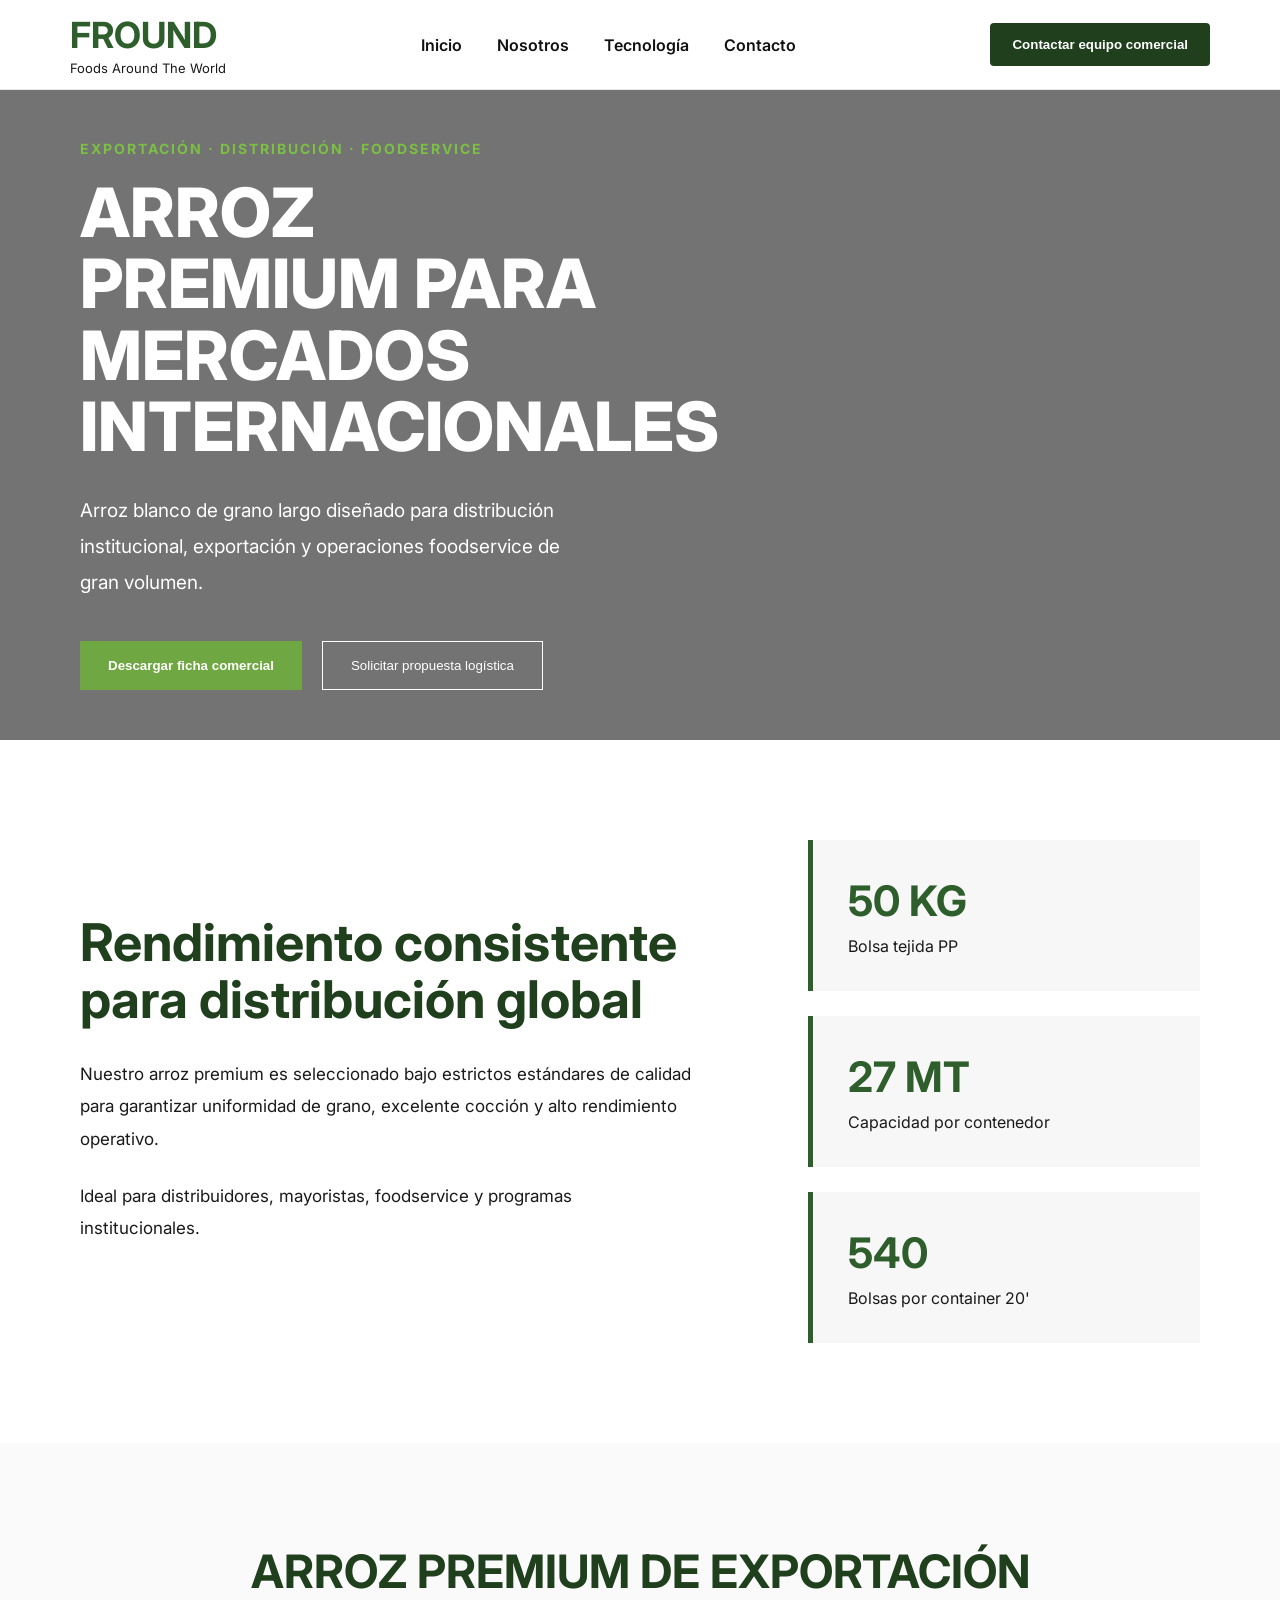
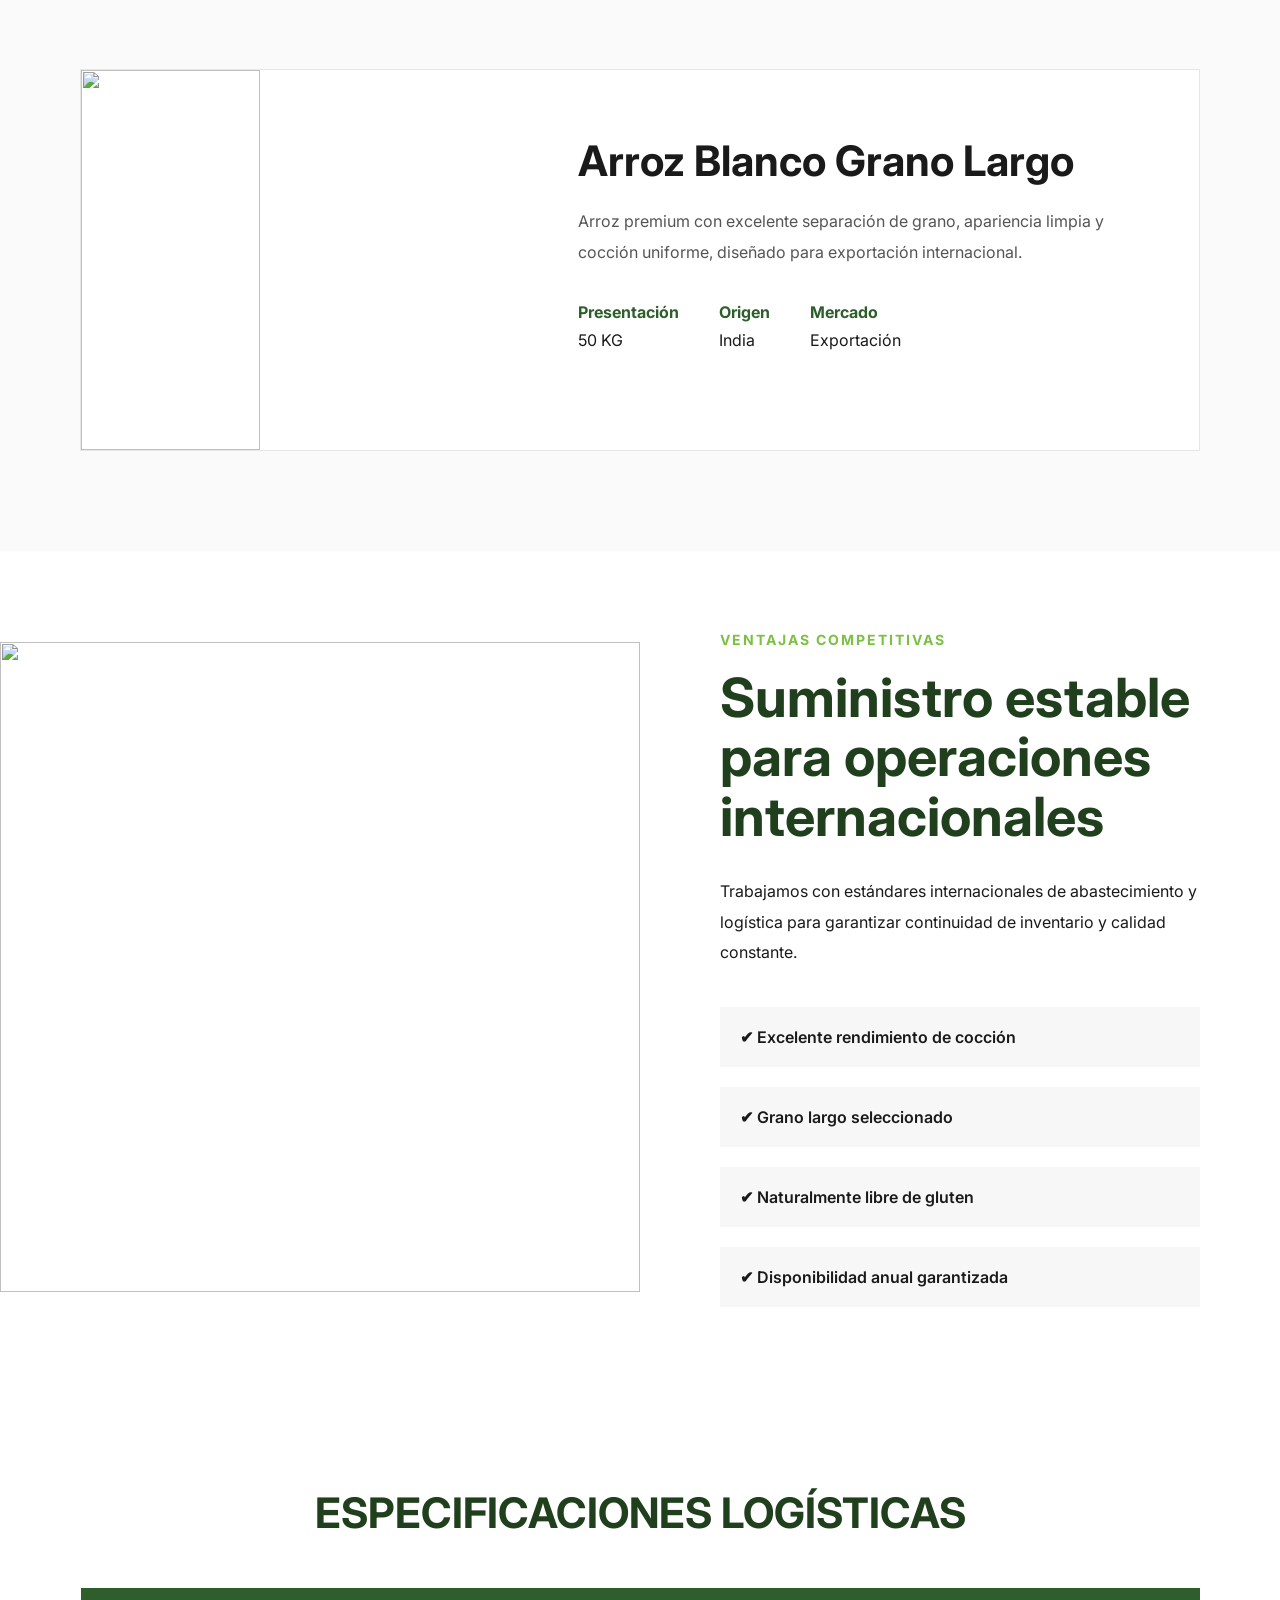
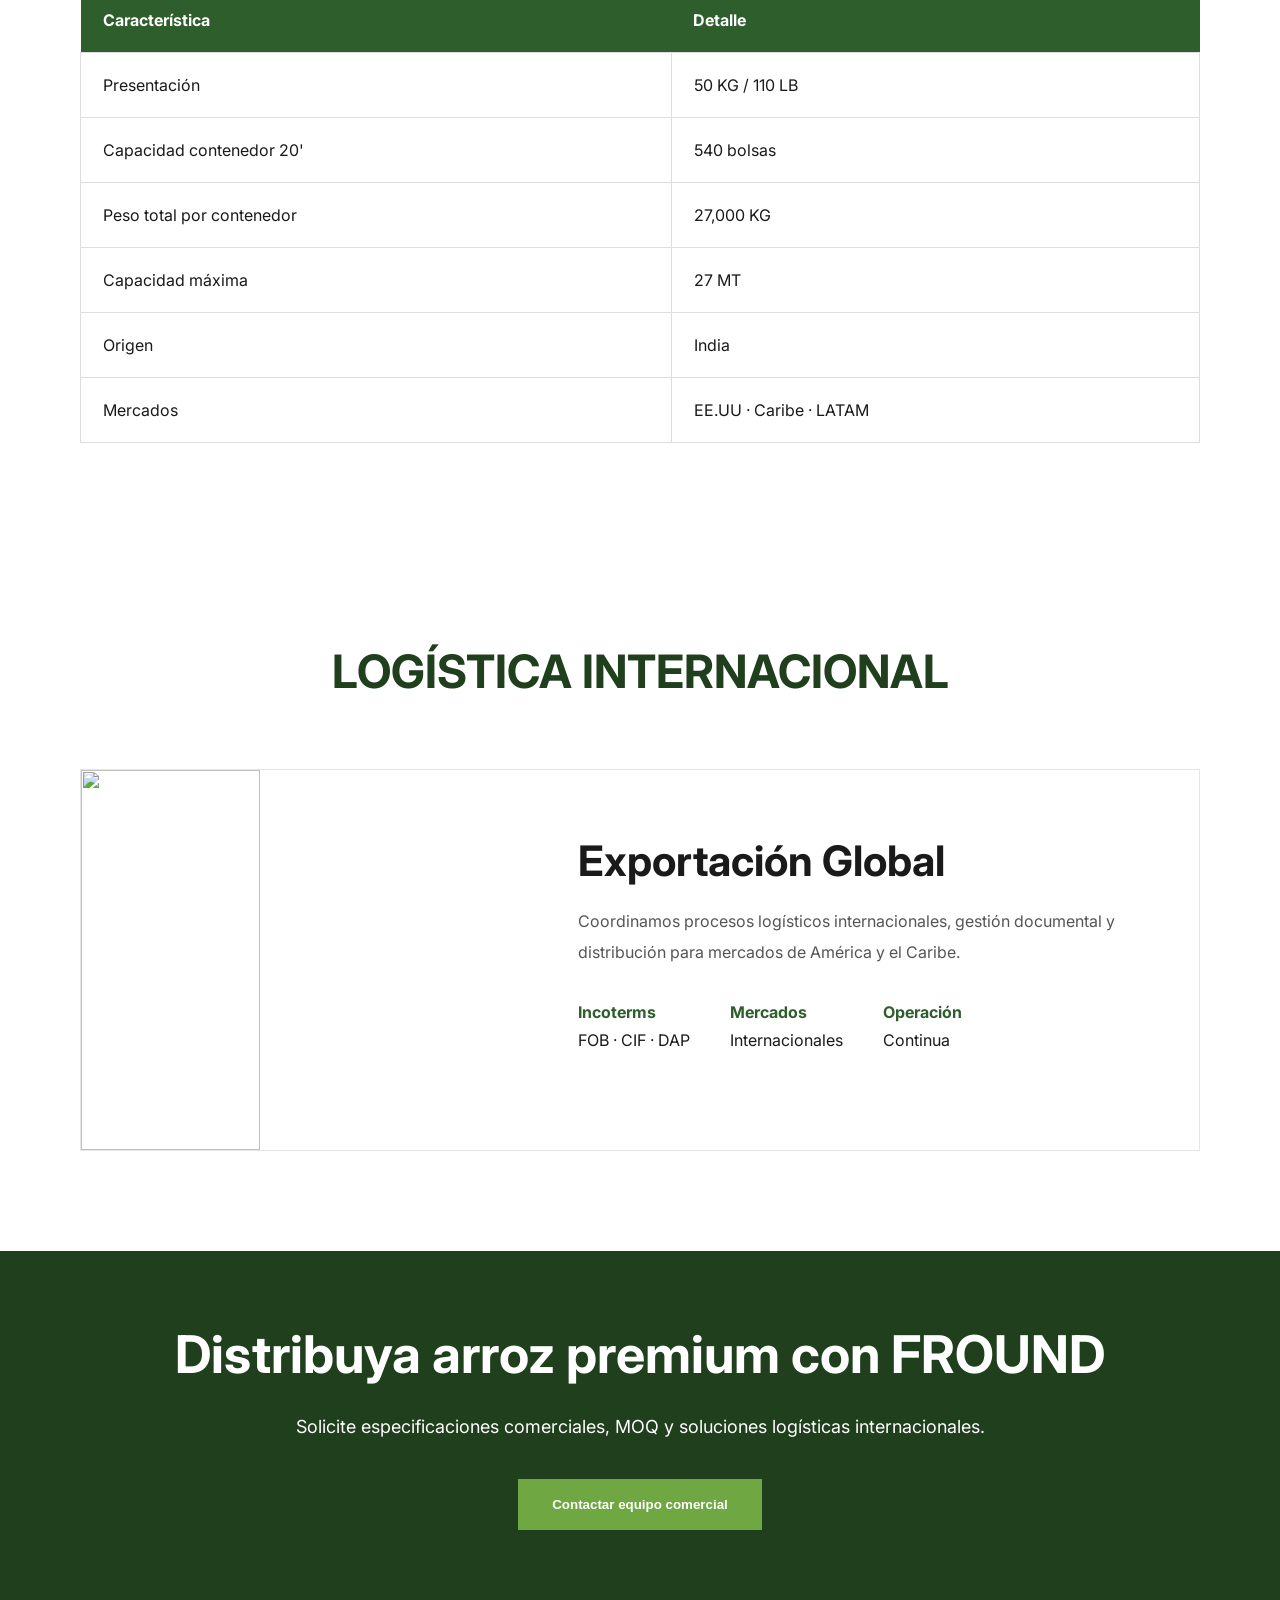
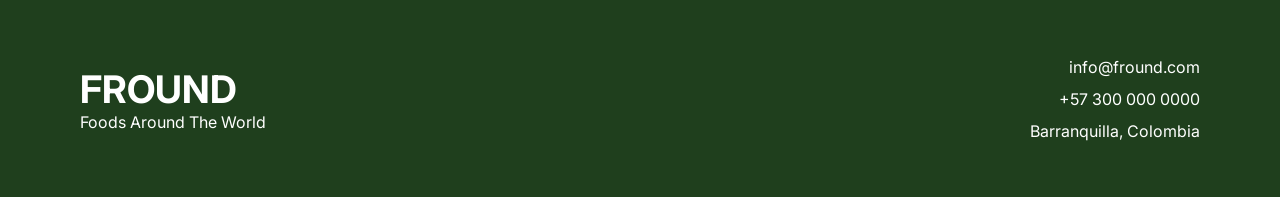
==== arroz-premium.html @ 1b7f9f66 "Add files via upload" ====
<!DOCTYPE html>
<html lang="es">
<head>
<meta charset="UTF-8">
<meta name="viewport" content="width=device-width, initial-scale=1.0">

<title>Arroz Premium - FROUND</title>

<link rel="stylesheet" href="style.css">

<link rel="preconnect" href="https://fonts.googleapis.com">
<link href="https://fonts.googleapis.com/css2?family=Inter:wght@300;400;500;600;700;800&display=swap" rel="stylesheet">

</head>

<body>

<header class="navbar">

<div class="logo">
<h1>FROUND</h1>
<span>Foods Around The World</span>
</div>

<nav>
<a href="index.html">Inicio</a>
<a href="#">Nosotros</a>
<a href="#">Tecnología</a>
<a href="#">Contacto</a>
</nav>

<button class="contact-btn">
Contactar equipo comercial
</button>

</header>

<!-- HERO -->

<section class="retail-hero"
style="background-image:url('https://images.unsplash.com/photo-1586201375761-83865001e31c');">

<div class="retail-overlay"></div>

<div class="retail-content">

<span class="small-title">
EXPORTACIÓN · DISTRIBUCIÓN · FOODSERVICE
</span>

<h1>
ARROZ PREMIUM
PARA MERCADOS
INTERNACIONALES
</h1>

<p>
Arroz blanco de grano largo diseñado para
distribución institucional, exportación y
operaciones foodservice de gran volumen.
</p>

<div class="retail-buttons">

<button class="primary-btn">
Descargar ficha comercial
</button>

<button class="secondary-btn">
Solicitar propuesta logística
</button>

</div>

</div>

</section>

<!-- INTRO -->

<section class="retail-intro">

<div class="retail-intro-left">

<h2>
Rendimiento consistente
para distribución global
</h2>

<p>
Nuestro arroz premium es seleccionado bajo
estrictos estándares de calidad para garantizar
uniformidad de grano, excelente cocción y
alto rendimiento operativo.
</p>

<p>
Ideal para distribuidores, mayoristas,
foodservice y programas institucionales.
</p>

</div>

<div class="retail-intro-right">

<div class="info-box">
<h3>50 KG</h3>
<span>Bolsa tejida PP</span>
</div>

<div class="info-box">
<h3>27 MT</h3>
<span>Capacidad por contenedor</span>
</div>

<div class="info-box">
<h3>540</h3>
<span>Bolsas por container 20'</span>
</div>

</div>

</section>

<!-- PRODUCTO -->

<section class="retail-products">

<h2>ARROZ PREMIUM DE EXPORTACIÓN</h2>

<div class="retail-grid">

<div class="retail-product">

<img src="https://images.unsplash.com/photo-1536304447766-da0ed4ce1b73">

<div class="retail-product-info">

<h3>Arroz Blanco Grano Largo</h3>

<p>
Arroz premium con excelente separación
de grano, apariencia limpia y cocción uniforme,
diseñado para exportación internacional.
</p>

<div class="product-specs">

<div>
<strong>Presentación</strong>
<span>50 KG</span>
</div>

<div>
<strong>Origen</strong>
<span>India</span>
</div>

<div>
<strong>Mercado</strong>
<span>Exportación</span>
</div>

</div>

</div>

</div>

</div>

</section>

<!-- VENTAJAS -->

<section class="retail-tech">

<div class="retail-tech-image">

<img src="https://images.unsplash.com/photo-1509440159596-0249088772ff">

</div>

<div class="retail-tech-content">

<span class="small-title">
VENTAJAS COMPETITIVAS
</span>

<h2>
Suministro estable
para operaciones
internacionales
</h2>

<p>
Trabajamos con estándares internacionales
de abastecimiento y logística para garantizar
continuidad de inventario y calidad constante.
</p>

<div class="tech-benefits">

<div class="benefit">
✔ Excelente rendimiento de cocción
</div>

<div class="benefit">
✔ Grano largo seleccionado
</div>

<div class="benefit">
✔ Naturalmente libre de gluten
</div>

<div class="benefit">
✔ Disponibilidad anual garantizada
</div>

</div>

</div>

</section>

<!-- TABLA -->

<section class="retail-table">

<h2>ESPECIFICACIONES LOGÍSTICAS</h2>

<table>

<tr>
<th>Característica</th>
<th>Detalle</th>
</tr>

<tr>
<td>Presentación</td>
<td>50 KG / 110 LB</td>
</tr>

<tr>
<td>Capacidad contenedor 20'</td>
<td>540 bolsas</td>
</tr>

<tr>
<td>Peso total por contenedor</td>
<td>27,000 KG</td>
</tr>

<tr>
<td>Capacidad máxima</td>
<td>27 MT</td>
</tr>

<tr>
<td>Origen</td>
<td>India</td>
</tr>

<tr>
<td>Mercados</td>
<td>EE.UU · Caribe · LATAM</td>
</tr>

</table>

</section>

<!-- LOGÍSTICA -->

<section class="retail-products"
style="background:#ffffff;">

<h2>LOGÍSTICA INTERNACIONAL</h2>

<div class="retail-grid">

<div class="retail-product">

<img src="https://images.unsplash.com/photo-1578575437130-527eed3abbec">

<div class="retail-product-info">

<h3>Exportación Global</h3>

<p>
Coordinamos procesos logísticos internacionales,
gestión documental y distribución para mercados
de América y el Caribe.
</p>

<div class="product-specs">

<div>
<strong>Incoterms</strong>
<span>FOB · CIF · DAP</span>
</div>

<div>
<strong>Mercados</strong>
<span>Internacionales</span>
</div>

<div>
<strong>Operación</strong>
<span>Continua</span>
</div>

</div>

</div>

</div>

</div>

</section>

<!-- CTA -->

<section class="retail-cta">

<h2>
Distribuya arroz premium con FROUND
</h2>

<p>
Solicite especificaciones comerciales,
MOQ y soluciones logísticas internacionales.
</p>

<button>
Contactar equipo comercial
</button>

</section>

<footer>

<div class="footer-logo">
<h2>FROUND</h2>
<span>Foods Around The World</span>
</div>

<div class="footer-info">
<p>info@fround.com</p>
<p>+57 300 000 0000</p>
<p>Barranquilla, Colombia</p>
</div>

</footer>

</body>
</html>
---- style.css ----
*{
  margin:0;
  padding:0;
  box-sizing:border-box;
}

body{
  font-family:'Inter', sans-serif;
  color:#1a1a1a;
  background:#ffffff;
}

.navbar{
  width:100%;
  height:90px;
  background:#fff;
  display:flex;
  align-items:center;
  justify-content:space-between;
  padding:0 70px;
  border-bottom:1px solid #e5e5e5;
}

.logo h1{
  color:#2E5E2B;
  font-size:36px;
}

.logo span{
  font-size:13px;
}

nav{
  display:flex;
  gap:35px;
}

nav a{
  text-decoration:none;
  color:#111;
  font-weight:600;
}

.contact-btn{
  background:#1F3F1D;
  color:#fff;
  border:none;
  padding:14px 22px;
  border-radius:4px;
  cursor:pointer;
  font-weight:600;
}

.hero{
  height:700px;
  background-image:url('https://images.unsplash.com/photo-1500382017468-9049fed747ef');
  background-size:cover;
  background-position:center;
  position:relative;
  display:flex;
  align-items:center;
}

.overlay{
  position:absolute;
  inset:0;
  background:rgba(0,0,0,0.45);
}

.hero-content{
  position:relative;
  z-index:2;
  width:100%;
  padding:0 80px;
  display:flex;
  justify-content:space-between;
  align-items:center;
}

.hero-left{
  width:55%;
  color:white;
}

.hero-left h2{
  font-size:58px;
  line-height:1.1;
  margin-bottom:25px;
  font-weight:800;
}

.hero-left h2 span{
  color:#78B94F;
}

.hero-left p{
  font-size:18px;
  line-height:1.8;
  width:80%;
}

.hero-buttons{
  margin-top:40px;
  display:flex;
  gap:20px;
}

.primary-btn{
  background:#6FA843;
  border:none;
  color:white;
  padding:16px 28px;
  font-weight:600;
  cursor:pointer;
}

.secondary-btn{
  background:transparent;
  border:1px solid white;
  color:white;
  padding:16px 28px;
  cursor:pointer;
}

.hero-stats{
  display:flex;
  gap:25px;
}

.stat-card{
  width:180px;
  background:rgba(255,255,255,0.08);
  padding:35px 20px;
  color:white;
  border:1px solid rgba(255,255,255,0.2);
}

.stat-card h3{
  font-size:52px;
  margin-bottom:10px;
}

.stat-card span{
  font-weight:700;
  display:block;
  margin-bottom:10px;
}

.process{
  padding:80px;
  text-align:center;
}

.process h2{
  color:#2E5E2B;
  margin-bottom:50px;
}

.process-grid{
  display:grid;
  grid-template-columns:repeat(6,1fr);
  gap:30px;
}

.process-item{
  background:#f7f7f7;
  padding:30px;
}

.icon{
  font-size:40px;
  margin-bottom:15px;
}

.categories{
  padding:80px;
}

.categories h2{
  text-align:center;
  margin-bottom:50px;
  color:#2E5E2B;
}

.categories-grid{
  display:grid;
  grid-template-columns:repeat(3,1fr);
  gap:25px;
}

.category-card{
  height:350px;
  position:relative;
  overflow:hidden;
  text-decoration:none;
  color:white;
  background-size:cover;
  background-position:center;
}

.retail{
  background-image:url('https://images.unsplash.com/photo-1542838132-92c53300491e');
}

.foodservice{
  background-image:url('https://images.unsplash.com/photo-1556911220-bff31c812dba');
}

.rice{
  background-image:url('https://images.unsplash.com/photo-1586201375761-83865001e31c');
}

.category-overlay{
  position:absolute;
  inset:0;
  background:rgba(0,0,0,0.45);
}

.category-content{
  position:relative;
  z-index:2;
  padding:35px;
  top:50%;
  transform:translateY(-50%);
}

.category-content h3{
  font-size:38px;
  margin-bottom:20px;
}

.category-content p{
  line-height:1.7;
  margin-bottom:25px;
}

.category-content button{
  background:#6FA843;
  border:none;
  color:white;
  padding:14px 22px;
  cursor:pointer;
}

.map-section{
  display:flex;
  align-items:center;
  justify-content:space-between;
  padding:80px;
  background:#f7f7f7;
}

.map-left{
  width:40%;
}

.map-left h2{
  color:#2E5E2B;
  margin-bottom:20px;
}

.map-left p{
  line-height:1.8;
  margin-bottom:20px;
}

.map-left ul{
  list-style:none;
}

.map-left li{
  margin-bottom:15px;
}

.map-right{
  width:50%;
}

.map-right img{
  width:100%;
}

.certifications{
  padding:80px;
  text-align:center;
}

.certifications h2{
  color:#2E5E2B;
  margin-bottom:50px;
}

.cert-grid{
  display:grid;
  grid-template-columns:repeat(5,1fr);
  gap:20px;
}

.cert-card{
  border:1px solid #ddd;
  padding:40px;
  font-weight:700;
  background:white;
}

footer{
  background:#1F3F1D;
  color:white;
  padding:50px 80px;
  display:flex;
  justify-content:space-between;
  align-items:center;
}

.footer-logo h2{
  font-size:38px;
}

.footer-info{
  text-align:right;
  line-height:2;
}
/* ========================= */
/* CATEGORY PAGES */
/* ========================= */

.categories-page-hero{
  height:500px;
  background-size:cover;
  background-position:center;
  position:relative;
  display:flex;
  align-items:center;
}

.page-overlay{
  position:absolute;
  inset:0;
  background:rgba(0,0,0,0.5);
}

.page-hero-content{
  position:relative;
  z-index:2;
  padding:0 80px;
  color:white;
  width:60%;
}

.page-hero-content h1{
  font-size:64px;
  line-height:1.1;
  margin-bottom:25px;
  font-weight:800;
}

.page-hero-content p{
  font-size:18px;
  line-height:1.8;
}

.products-section{
  padding:90px 80px;
}

.products-section h2{
  text-align:center;
  color:#2E5E2B;
  margin-bottom:60px;
  font-size:38px;
}

.products-grid{
  display:grid;
  grid-template-columns:repeat(3,1fr);
  gap:30px;
}

.product-card{
  background:white;
  border:1px solid #e5e5e5;
  overflow:hidden;
  transition:0.3s;
}

.product-card:hover{
  transform:translateY(-5px);
}

.product-image{
  height:250px;
  background-size:cover;
  background-position:center;
}

.product-info{
  padding:30px;
}

.product-info h3{
  font-size:28px;
  margin-bottom:15px;
}

.product-info p{
  line-height:1.7;
  margin-bottom:20px;
  color:#555;
}

.specs{
  display:flex;
  flex-direction:column;
  gap:10px;
  margin-bottom:25px;
}

.specs span{
  font-size:14px;
  font-weight:600;
  color:#2E5E2B;
}

.product-btn{
  width:100%;
  padding:14px;
  border:none;
  background:#2E5E2B;
  color:white;
  font-weight:600;
  cursor:pointer;
}

.tech-section{
  background:#f7f7f7;
  padding:90px 80px;
}

.tech-wrapper{
  display:flex;
  align-items:center;
  gap:60px;
}

.tech-image{
  width:50%;
}

.tech-image img{
  width:100%;
  height:500px;
  object-fit:cover;
}

.tech-content{
  width:50%;
}

.tech-content h2{
  font-size:42px;
  color:#2E5E2B;
  margin-bottom:25px;
}

.tech-content p{
  line-height:1.9;
  margin-bottom:30px;
}

.tech-list{
  display:flex;
  flex-direction:column;
  gap:18px;
}

.tech-list div{
  background:white;
  padding:18px;
  border-left:4px solid #2E5E2B;
}

.spec-table-section{
  padding:90px 80px;
}

.spec-table-section h2{
  text-align:center;
  margin-bottom:50px;
  color:#2E5E2B;
}

.spec-table{
  width:100%;
  border-collapse:collapse;
}

.spec-table th{
  background:#2E5E2B;
  color:white;
  padding:18px;
  text-align:left;
}

.spec-table td{
  padding:18px;
  border:1px solid #ddd;
}

.cta-section{
  height:350px;
  background:#1F3F1D;
  color:white;
  display:flex;
  flex-direction:column;
  align-items:center;
  justify-content:center;
  text-align:center;
  padding:40px;
}

.cta-section h2{
  font-size:46px;
  margin-bottom:20px;
}

.cta-section p{
  width:700px;
  max-width:100%;
  line-height:1.8;
  margin-bottom:30px;
}

.cta-section button{
  padding:16px 32px;
  background:#6FA843;
  border:none;
  color:white;
  font-weight:700;
  cursor:pointer;
}
/* ========================= */
/* RETAIL PAGE */
/* ========================= */

.retail-hero{
height:650px;
background-image:url('https://images.unsplash.com/photo-1542838132-92c53300491e');
background-size:cover;
background-position:center;
position:relative;
display:flex;
align-items:center;
}

.retail-overlay{
position:absolute;
inset:0;
background:rgba(0,0,0,0.55);
}

.retail-content{
position:relative;
z-index:2;
padding:0 80px;
width:55%;
color:white;
}

.small-title{
font-size:14px;
letter-spacing:2px;
font-weight:700;
color:#7BC043;
display:block;
margin-bottom:20px;
}

.retail-content h1{
font-size:68px;
line-height:1.05;
margin-bottom:30px;
font-weight:800;
}

.retail-content p{
font-size:19px;
line-height:1.9;
width:90%;
margin-bottom:40px;
}

.retail-buttons{
display:flex;
gap:20px;
}

.retail-intro{
padding:100px 80px;
display:flex;
justify-content:space-between;
align-items:center;
gap:60px;
}

.retail-intro-left{
width:55%;
}

.retail-intro-left h2{
font-size:52px;
line-height:1.1;
margin-bottom:30px;
color:#1F3F1D;
}

.retail-intro-left p{
line-height:1.9;
margin-bottom:25px;
font-size:17px;
}

.retail-intro-right{
width:35%;
display:flex;
flex-direction:column;
gap:25px;
}

.info-box{
background:#f7f7f7;
padding:35px;
border-left:5px solid #2E5E2B;
}

.info-box h3{
font-size:42px;
color:#2E5E2B;
margin-bottom:10px;
}

.retail-products{
padding:100px 80px;
background:#fafafa;
}

.retail-products h2{
text-align:center;
font-size:46px;
margin-bottom:70px;
color:#1F3F1D;
}

.retail-grid{
display:flex;
flex-direction:column;
gap:40px;
}

.retail-product{
background:white;
display:flex;
overflow:hidden;
border:1px solid #e5e5e5;
}

.retail-product img{
width:40%;
height:380px;
object-fit:cover;
}

.retail-product-info{
padding:50px;
width:60%;
}

.retail-product-info h3{
font-size:42px;
margin-bottom:20px;
}

.retail-product-info p{
line-height:1.9;
margin-bottom:35px;
color:#555;
}

.product-specs{
display:flex;
gap:40px;
margin-bottom:35px;
}

.product-specs div{
display:flex;
flex-direction:column;
gap:8px;
}

.product-specs strong{
color:#2E5E2B;
}

.retail-product-info button{
padding:16px 28px;
background:#2E5E2B;
color:white;
border:none;
font-weight:600;
cursor:pointer;
}

.retail-tech{
display:flex;
align-items:center;
}

.retail-tech-image{
width:50%;
}

.retail-tech-image img{
width:100%;
height:650px;
object-fit:cover;
}

.retail-tech-content{
width:50%;
padding:80px;
}

.retail-tech-content h2{
font-size:54px;
line-height:1.1;
margin-bottom:30px;
color:#1F3F1D;
}

.retail-tech-content p{
line-height:1.9;
margin-bottom:40px;
}

.tech-benefits{
display:flex;
flex-direction:column;
gap:20px;
}

.benefit{
background:#f7f7f7;
padding:20px;
font-weight:600;
}

.retail-table{
padding:100px 80px;
}

.retail-table h2{
text-align:center;
font-size:42px;
margin-bottom:50px;
color:#1F3F1D;
}

.retail-table table{
width:100%;
border-collapse:collapse;
}

.retail-table th{
background:#2E5E2B;
color:white;
padding:22px;
text-align:left;
}

.retail-table td{
padding:22px;
border:1px solid #ddd;
}

.retail-cta{
height:350px;
background:#1F3F1D;
color:white;
display:flex;
flex-direction:column;
justify-content:center;
align-items:center;
text-align:center;
padding:40px;
}

.retail-cta h2{
font-size:52px;
margin-bottom:25px;
}

.retail-cta p{
font-size:18px;
width:700px;
max-width:100%;
line-height:1.8;
margin-bottom:35px;
}

.retail-cta button{
padding:18px 34px;
background:#6FA843;
border:none;
color:white;
font-weight:700;
cursor:pointer;
}
/* FOODSERVICE WITHOUT BUTTONS */

.retail-product-info{
display:flex;
flex-direction:column;
justify-content:center;
}
html{
  scroll-behavior:smooth;
}
/* ========================= */
/* SMOOTH ANIMATIONS */
/* ========================= */

*{
transition:
background 0.25s ease,
color 0.25s ease,
transform 0.25s ease,
box-shadow 0.25s ease,
border 0.25s ease;
}

/* NAVBAR */

.navbar{
position:sticky;
top:0;
z-index:1000;
}

/* BOTONES */

.primary-btn,
.secondary-btn,
.contact-btn,
.product-btn,
.retail-cta button{
text-decoration:none;
display:inline-flex;
align-items:center;
justify-content:center;
}

.primary-btn:hover,
.contact-btn:hover,
.product-btn:hover,
.retail-cta button:hover{
transform:translateY(-2px);
box-shadow:0 8px 25px rgba(0,0,0,0.12);
}

.secondary-btn:hover{
background:white;
color:#1F3F1D;
}

/* CATEGORY CARDS */

.category-card:hover{
transform:translateY(-8px);
}

.category-card:hover .category-overlay{
background:rgba(0,0,0,0.3);
}

/* PRODUCTOS */

.retail-product:hover{
transform:translateY(-6px);
box-shadow:0 12px 30px rgba(0,0,0,0.08);
}

.retail-product img{
transition:transform 0.5s ease;
}

.retail-product:hover img{
transform:scale(1.03);
}

/* INFO BOXES */

.info-box:hover{
transform:translateX(6px);
background:#f3f3f3;
}

/* TABLAS */

.retail-table tr:hover td{
background:#fafafa;
}

/* CERTIFICACIONES */

.cert-card:hover{
transform:translateY(-5px);
border-color:#2E5E2B;
}

/* HERO */

.hero-content{
animation:fadeUp 1s ease;
}

@keyframes fadeUp{

from{
opacity:0;
transform:translateY(30px);
}

to{
opacity:1;
transform:translateY(0);
}

}
/* ========================= */
/* CERTIFICATIONS */
/* ========================= */

.certifications{
padding:100px 80px;
background:#fafafa;
}

.certifications h2{
text-align:center;
font-size:42px;
margin-bottom:60px;
color:#1F3F1D;
}

.cert-grid{
display:grid;
grid-template-columns:repeat(5,1fr);
gap:25px;
}

.cert-card{
background:white;
padding:40px 30px;
border:1px solid #e5e5e5;
text-align:center;
}

.cert-icon{
width:70px;
height:70px;
margin:0 auto 25px;
border:1px solid #dcdcdc;
display:flex;
align-items:center;
justify-content:center;
font-size:28px;
color:#2E5E2B;
background:#fafafa;
}

.cert-card h3{
font-size:24px;
margin-bottom:18px;
color:#1F3F1D;
}

.cert-card p{
line-height:1.8;
font-size:15px;
color:#555;
}
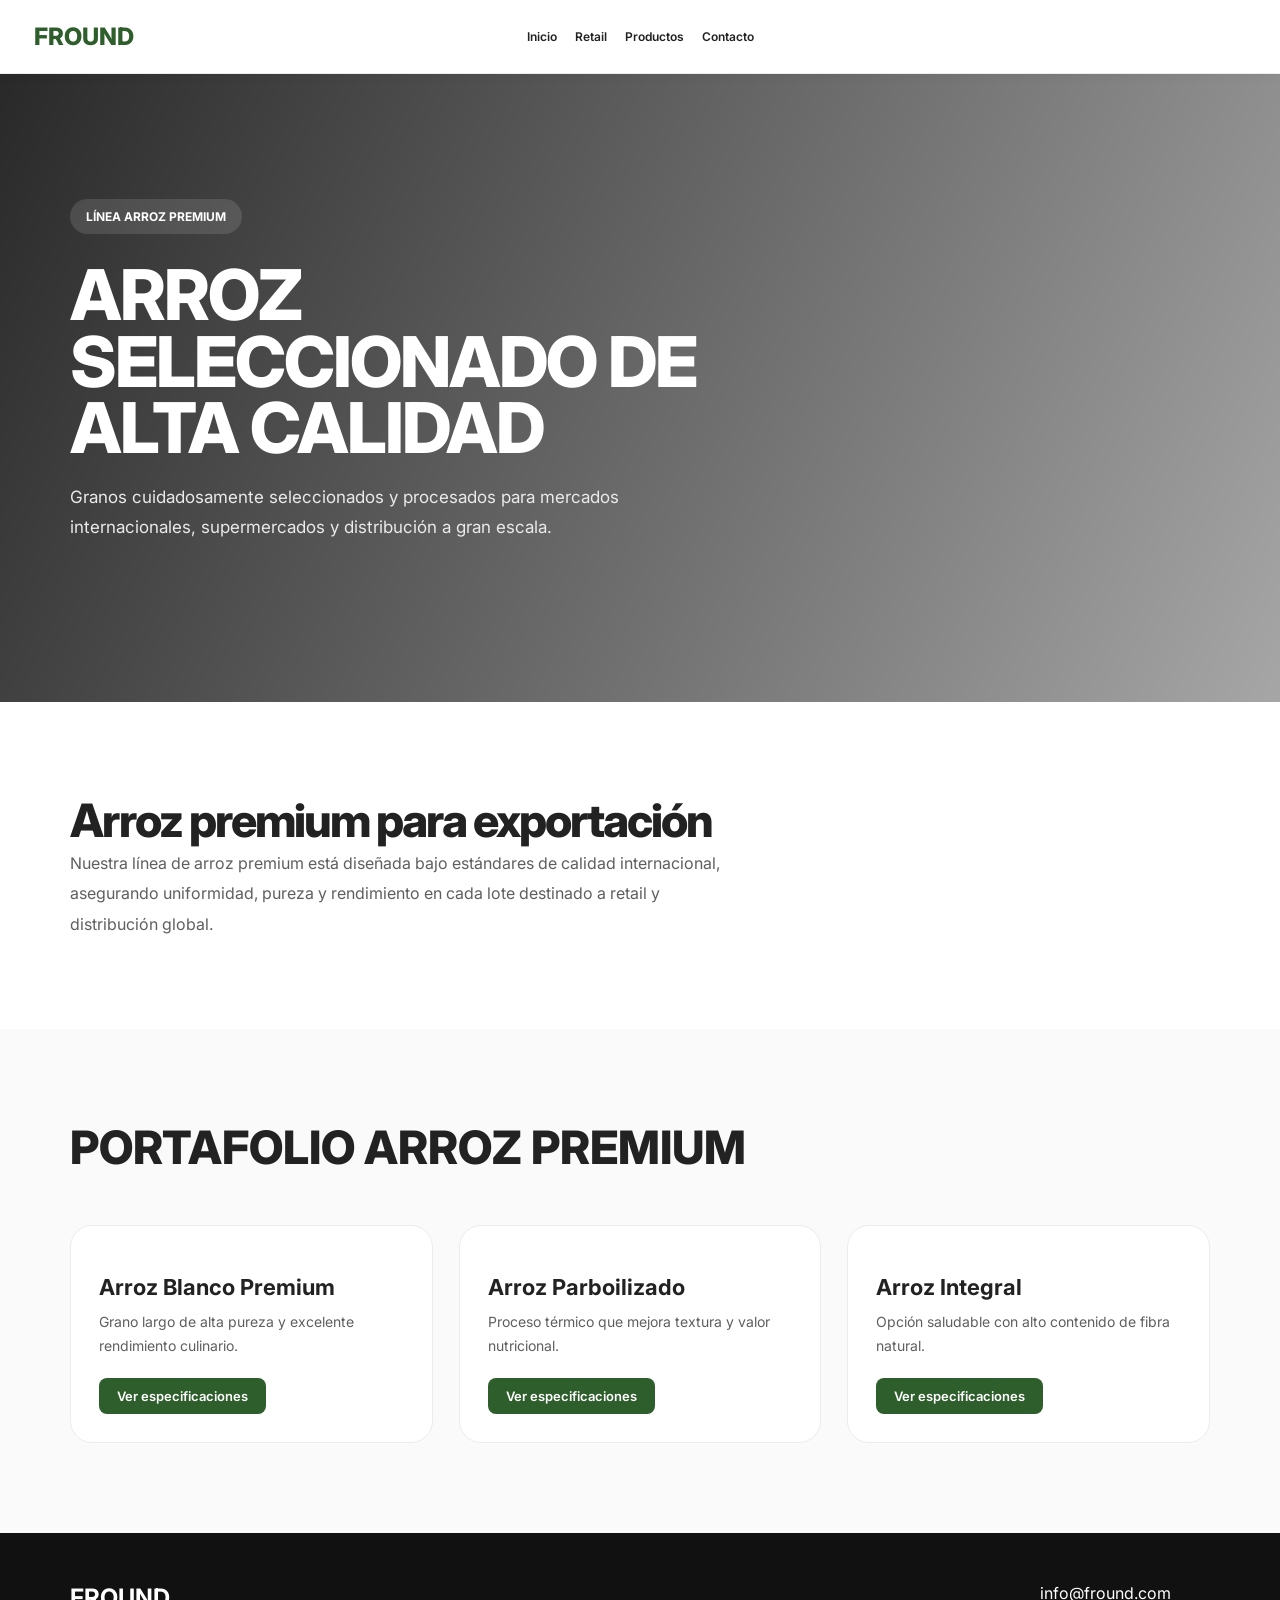
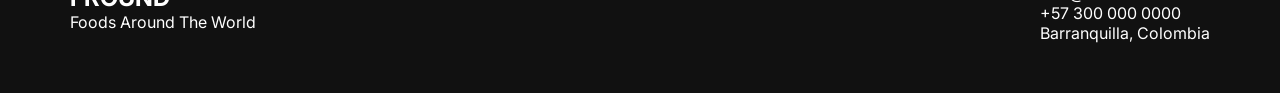
==== commit ea79edfb: "Update arroz-premium.html" ====
--- a/arroz-premium.html
+++ b/arroz-premium.html
@@ -1,16 +1,230 @@
 <!DOCTYPE html>
 <html lang="es">
 <head>
+
 <meta charset="UTF-8">
 <meta name="viewport" content="width=device-width, initial-scale=1.0">
 
-<title>Arroz Premium - FROUND</title>
-
-<link rel="stylesheet" href="style.css">
+<title>FROUND | Arroz Premium</title>
 
 <link rel="preconnect" href="https://fonts.googleapis.com">
 <link href="https://fonts.googleapis.com/css2?family=Inter:wght@300;400;500;600;700;800&display=swap" rel="stylesheet">
 
+<style>
+
+*{
+margin:0;
+padding:0;
+box-sizing:border-box;
+-webkit-tap-highlight-color:transparent;
+}
+
+:root{
+--green:#2E5E2B;
+--green-light:#7AB648;
+--dark:#171717;
+--text:#5f5f5f;
+--border:#e9e9e9;
+--shadow:0 12px 30px rgba(0,0,0,.06);
+}
+
+body{
+font-family:'Inter',sans-serif;
+background:#fff;
+color:#222;
+overflow-x:hidden;
+}
+
+a{text-decoration:none;}
+
+.navbar{
+position:fixed;
+top:0;
+left:0;
+width:100%;
+height:74px;
+padding:0 34px;
+display:flex;
+align-items:center;
+background:white;
+border-bottom:1px solid #ececec;
+z-index:9999;
+box-shadow:0 2px 10px rgba(0,0,0,0.04);
+}
+
+.logo h1{
+font-size:24px;
+font-weight:800;
+color:var(--green);
+}
+
+nav{
+position:absolute;
+left:50%;
+transform:translateX(-50%);
+display:flex;
+gap:18px;
+}
+
+nav a{
+font-size:12px;
+font-weight:600;
+color:#222;
+}
+
+.arroz-hero{
+position:relative;
+min-height:78vh;
+display:flex;
+align-items:center;
+padding:120px 70px 80px;
+background:url('https://images.unsplash.com/photo-1606851094291-6efae152bb87?q=80&w=1800&auto=format&fit=crop') center/cover;
+}
+
+.overlay{
+position:absolute;
+inset:0;
+background:linear-gradient(115deg, rgba(0,0,0,.85), rgba(0,0,0,.35));
+}
+
+.hero-content{
+position:relative;
+z-index:2;
+max-width:760px;
+}
+
+.hero-tag{
+display:inline-flex;
+padding:10px 16px;
+background:rgba(255,255,255,.12);
+border-radius:100px;
+font-size:12px;
+font-weight:700;
+color:#fff;
+margin-bottom:28px;
+}
+
+.hero-content h2{
+font-size:70px;
+line-height:.95;
+font-weight:800;
+letter-spacing:-2px;
+color:white;
+margin-bottom:20px;
+}
+
+.hero-content p{
+font-size:17px;
+line-height:1.8;
+color:#eaeaea;
+max-width:600px;
+}
+
+.intro{
+padding:90px 70px;
+display:flex;
+justify-content:space-between;
+gap:50px;
+align-items:center;
+}
+
+.intro h2{
+font-size:46px;
+font-weight:800;
+letter-spacing:-2px;
+}
+
+.intro p{
+font-size:16px;
+line-height:1.9;
+color:#5f5f5f;
+max-width:650px;
+}
+
+.products{
+padding:90px 70px;
+background:#fafafa;
+}
+
+.products h2{
+font-size:46px;
+font-weight:800;
+margin-bottom:50px;
+}
+
+.grid{
+display:grid;
+grid-template-columns:repeat(3,1fr);
+gap:26px;
+}
+
+.card{
+background:white;
+border-radius:22px;
+overflow:hidden;
+border:1px solid #ececec;
+transition:.2s ease;
+}
+
+.card:hover{
+transform:translateY(-8px);
+box-shadow:0 16px 35px rgba(0,0,0,.08);
+}
+
+.card img{
+height:240px;
+object-fit:cover;
+}
+
+.info{
+padding:28px;
+}
+
+.info h3{
+font-size:22px;
+font-weight:700;
+margin-bottom:10px;
+}
+
+.info p{
+font-size:14px;
+line-height:1.7;
+color:#5f5f5f;
+margin-bottom:20px;
+}
+
+.info a{
+display:inline-flex;
+padding:10px 18px;
+background:var(--green);
+color:white;
+border-radius:8px;
+font-size:13px;
+font-weight:600;
+}
+
+footer{
+display:flex;
+justify-content:space-between;
+padding:50px 70px;
+background:#111;
+color:white;
+}
+
+@media(max-width:992px){
+.grid{grid-template-columns:repeat(2,1fr);}
+.intro{flex-direction:column;align-items:flex-start;}
+}
+
+@media(max-width:768px){
+.hero-content h2{font-size:40px;}
+.grid{grid-template-columns:1fr;}
+.intro,.products{padding:70px 24px;}
+footer{flex-direction:column;gap:20px;text-align:center;}
+}
+
+</style>
+
 </head>
 
 <body>
@@ -19,334 +233,98 @@
 
 <div class="logo">
 <h1>FROUND</h1>
-<span>Foods Around The World</span>
 </div>
 
 <nav>
 <a href="index.html">Inicio</a>
-<a href="#">Nosotros</a>
-<a href="#">Tecnología</a>
-<a href="#">Contacto</a>
+<a href="retail.html">Retail</a>
+<a href="#productos">Productos</a>
+<a href="#contacto">Contacto</a>
 </nav>
 
-<button class="contact-btn">
-Contactar equipo comercial
-</button>
-
 </header>
 
-<!-- HERO -->
-
-<section class="retail-hero"
-style="background-image:url('https://images.unsplash.com/photo-1586201375761-83865001e31c');">
-
-<div class="retail-overlay"></div>
-
-<div class="retail-content">
-
-<span class="small-title">
-EXPORTACIÓN · DISTRIBUCIÓN · FOODSERVICE
-</span>
-
-<h1>
-ARROZ PREMIUM
-PARA MERCADOS
-INTERNACIONALES
-</h1>
+<section class="arroz-hero">
+
+<div class="overlay"></div>
+
+<div class="hero-content">
+
+<span class="hero-tag">LÍNEA ARROZ PREMIUM</span>
+
+<h2>
+ARROZ SELECCIONADO
+DE ALTA CALIDAD
+</h2>
 
 <p>
-Arroz blanco de grano largo diseñado para
-distribución institucional, exportación y
-operaciones foodservice de gran volumen.
+Granos cuidadosamente seleccionados y procesados
+para mercados internacionales, supermercados
+y distribución a gran escala.
 </p>
 
-<div class="retail-buttons">
-
-<button class="primary-btn">
-Descargar ficha comercial
-</button>
-
-<button class="secondary-btn">
-Solicitar propuesta logística
-</button>
-
-</div>
-
 </div>
 
 </section>
 
-<!-- INTRO -->
-
-<section class="retail-intro">
-
-<div class="retail-intro-left">
-
-<h2>
-Rendimiento consistente
-para distribución global
-</h2>
-
+<section class="intro">
+
+<div>
+<h2>Arroz premium para exportación</h2>
 <p>
-Nuestro arroz premium es seleccionado bajo
-estrictos estándares de calidad para garantizar
-uniformidad de grano, excelente cocción y
-alto rendimiento operativo.
+Nuestra línea de arroz premium está diseñada bajo estándares de
+calidad internacional, asegurando uniformidad, pureza y rendimiento
+en cada lote destinado a retail y distribución global.
 </p>
-
-<p>
-Ideal para distribuidores, mayoristas,
-foodservice y programas institucionales.
-</p>
-
-</div>
-
-<div class="retail-intro-right">
-
-<div class="info-box">
-<h3>50 KG</h3>
-<span>Bolsa tejida PP</span>
-</div>
-
-<div class="info-box">
-<h3>27 MT</h3>
-<span>Capacidad por contenedor</span>
-</div>
-
-<div class="info-box">
-<h3>540</h3>
-<span>Bolsas por container 20'</span>
-</div>
-
 </div>
 
 </section>
 
-<!-- PRODUCTO -->
-
-<section class="retail-products">
-
-<h2>ARROZ PREMIUM DE EXPORTACIÓN</h2>
-
-<div class="retail-grid">
-
-<div class="retail-product">
-
-<img src="https://images.unsplash.com/photo-1536304447766-da0ed4ce1b73">
-
-<div class="retail-product-info">
-
-<h3>Arroz Blanco Grano Largo</h3>
-
-<p>
-Arroz premium con excelente separación
-de grano, apariencia limpia y cocción uniforme,
-diseñado para exportación internacional.
-</p>
-
-<div class="product-specs">
+<section class="products" id="productos">
+
+<h2>PORTAFOLIO ARROZ PREMIUM</h2>
+
+<div class="grid">
+
+<div class="card">
+<img src="">
+<div class="info">
+<h3>Arroz Blanco Premium</h3>
+<p>Grano largo de alta pureza y excelente rendimiento culinario.</p>
+<a href="specs-arroz/arroz-blanco.html">Ver especificaciones</a>
+</div>
+</div>
+
+<div class="card">
+<img src="">
+<div class="info">
+<h3>Arroz Parboilizado</h3>
+<p>Proceso térmico que mejora textura y valor nutricional.</p>
+<a href="specs-arroz/arroz-parboil.html">Ver especificaciones</a>
+</div>
+</div>
+
+<div class="card">
+<img src="">
+<div class="info">
+<h3>Arroz Integral</h3>
+<p>Opción saludable con alto contenido de fibra natural.</p>
+<a href="specs-arroz/arroz-integral.html">Ver especificaciones</a>
+</div>
+</div>
+
+</div>
+
+</section>
+
+<footer id="contacto">
 
 <div>
-<strong>Presentación</strong>
-<span>50 KG</span>
-</div>
-
-<div>
-<strong>Origen</strong>
-<span>India</span>
-</div>
-
-<div>
-<strong>Mercado</strong>
-<span>Exportación</span>
-</div>
-
-</div>
-
-</div>
-
-</div>
-
-</div>
-
-</section>
-
-<!-- VENTAJAS -->
-
-<section class="retail-tech">
-
-<div class="retail-tech-image">
-
-<img src="https://images.unsplash.com/photo-1509440159596-0249088772ff">
-
-</div>
-
-<div class="retail-tech-content">
-
-<span class="small-title">
-VENTAJAS COMPETITIVAS
-</span>
-
-<h2>
-Suministro estable
-para operaciones
-internacionales
-</h2>
-
-<p>
-Trabajamos con estándares internacionales
-de abastecimiento y logística para garantizar
-continuidad de inventario y calidad constante.
-</p>
-
-<div class="tech-benefits">
-
-<div class="benefit">
-✔ Excelente rendimiento de cocción
-</div>
-
-<div class="benefit">
-✔ Grano largo seleccionado
-</div>
-
-<div class="benefit">
-✔ Naturalmente libre de gluten
-</div>
-
-<div class="benefit">
-✔ Disponibilidad anual garantizada
-</div>
-
-</div>
-
-</div>
-
-</section>
-
-<!-- TABLA -->
-
-<section class="retail-table">
-
-<h2>ESPECIFICACIONES LOGÍSTICAS</h2>
-
-<table>
-
-<tr>
-<th>Característica</th>
-<th>Detalle</th>
-</tr>
-
-<tr>
-<td>Presentación</td>
-<td>50 KG / 110 LB</td>
-</tr>
-
-<tr>
-<td>Capacidad contenedor 20'</td>
-<td>540 bolsas</td>
-</tr>
-
-<tr>
-<td>Peso total por contenedor</td>
-<td>27,000 KG</td>
-</tr>
-
-<tr>
-<td>Capacidad máxima</td>
-<td>27 MT</td>
-</tr>
-
-<tr>
-<td>Origen</td>
-<td>India</td>
-</tr>
-
-<tr>
-<td>Mercados</td>
-<td>EE.UU · Caribe · LATAM</td>
-</tr>
-
-</table>
-
-</section>
-
-<!-- LOGÍSTICA -->
-
-<section class="retail-products"
-style="background:#ffffff;">
-
-<h2>LOGÍSTICA INTERNACIONAL</h2>
-
-<div class="retail-grid">
-
-<div class="retail-product">
-
-<img src="https://images.unsplash.com/photo-1578575437130-527eed3abbec">
-
-<div class="retail-product-info">
-
-<h3>Exportación Global</h3>
-
-<p>
-Coordinamos procesos logísticos internacionales,
-gestión documental y distribución para mercados
-de América y el Caribe.
-</p>
-
-<div class="product-specs">
-
-<div>
-<strong>Incoterms</strong>
-<span>FOB · CIF · DAP</span>
-</div>
-
-<div>
-<strong>Mercados</strong>
-<span>Internacionales</span>
-</div>
-
-<div>
-<strong>Operación</strong>
-<span>Continua</span>
-</div>
-
-</div>
-
-</div>
-
-</div>
-
-</div>
-
-</section>
-
-<!-- CTA -->
-
-<section class="retail-cta">
-
-<h2>
-Distribuya arroz premium con FROUND
-</h2>
-
-<p>
-Solicite especificaciones comerciales,
-MOQ y soluciones logísticas internacionales.
-</p>
-
-<button>
-Contactar equipo comercial
-</button>
-
-</section>
-
-<footer>
-
-<div class="footer-logo">
 <h2>FROUND</h2>
 <span>Foods Around The World</span>
 </div>
 
-<div class="footer-info">
+<div>
 <p>info@fround.com</p>
 <p>+57 300 000 0000</p>
 <p>Barranquilla, Colombia</p>
@@ -355,4 +333,4 @@
 </footer>
 
 </body>
-</html>+</html>
